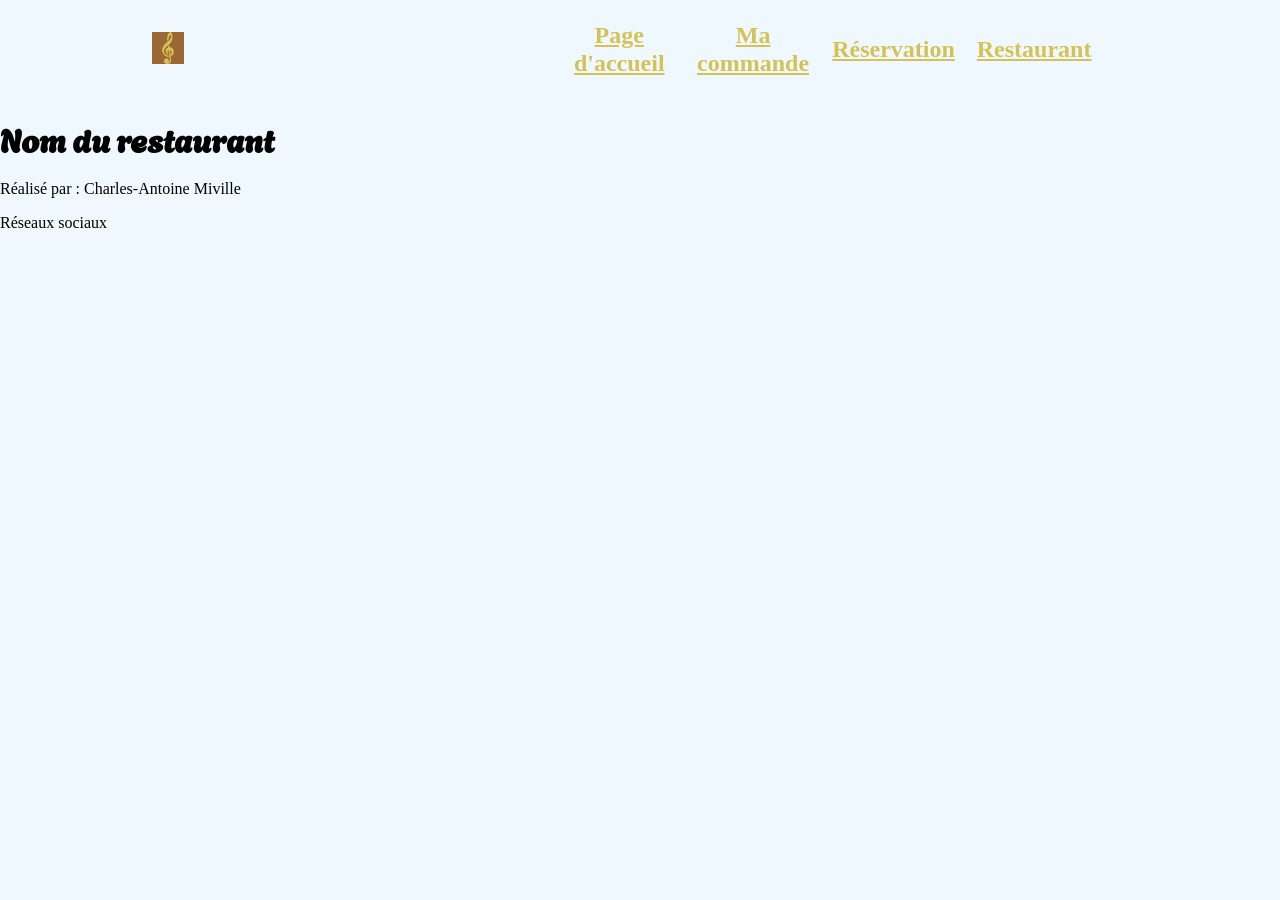
==== index.html @ 63b7157d "suite formulaire + header + footer" ====
<!doctype html>
<html lang="fr-ca">
  <head>
    <meta charset="utf-8" />
    <meta name="viewport" content="width=device-width, initial-scale=1.0" />
    <meta
      name="description"
      content="Nom du restaurant se spécialise dans bla bla bal."
    />
    <title>Nom du restaurant</title>
    <link rel="stylesheet" href="css/normalize.css" />
    <link rel="stylesheet" href="css/style.css" />
    <link rel="icon" href="favicon.png" />
  </head>
  <header>
    <div class="flexHead">
      <a href="index.html"
        ><img src="favicon.png" alt="Nom du restaurant" />
      </a>
      <nav>
        <ul class="flexHead">
          <li>
            <a href="index.html">Page d'accueil</a>
          </li>
          <li><a href="ma-commande.html">Ma commande</a></li>
          <li><a href="reservation.html">Réservation</a></li>
          <li><a href="restaurant.html">Restaurant</a></li>
        </ul>
      </nav>
    </div>
  </header>
  <body>
    <main><h1>Nom du restaurant</h1></main>
  </body>
  <footer>
    <div class="flexFooter">
      <p>Réalisé par : Charles-Antoine Miville</p>
      <p>Réseaux sociaux</p>
    </div>
  </footer>
</html>
---- css/style.css ----
* {
  box-sizing: border-box;
}

/* Typographies / Couleurs (exemples : titres, paragraphes, liens, etc.)
========================================================================== */

body {
  background-color: aliceblue;
}

@font-face {
  font-family: "Agbalumo";
  src: url("../fonts/Agbalumo-Regular.ttf") format("truetype");
  font-weight: 400;
  font-style: normal;
}

@font-face {
  font-family: "Outfit";
  src: url("../fonts/Outfit-VariableFont_wght.ttf") format("truetype");
  font-weight: 100 900;
  font-style: normal;
}

/* Mise en page (positionnement)
========================================================================== */

.container {
  width: 90%;
  max-width: 1200px;
  margin: 0 auto;
}

h1 {
  font-family: "Agbalumo", sans-serif;
}

/* Header / Navigations / Footer 
========================================================================== */

.flexHead {
  display: flex;
  justify-content: space-around;
  align-items: center;
}
nav {
  text-align: right;
  padding: 0.5% 2%;
  width: 50%;
}

nav li {
  display: inline-block;
  text-align: center;
  margin: 0% 1%;
  padding: 0% 1%;
  font-size: 1.5rem;
  font-weight: 500;
}
nav li :hover {
  text-decoration: underline;
}
nav a {
  color: #d4c254;
  font-family: "Lora", serif;
  font-weight: 600;
}
nav a:hover {
  transition:
    color 0.4s,
    0.4s;
  color: #e3b177;
  font-family: "Lora", serif;
  font-weight: 600;
  text-decoration: none;
}
.navActive {
  color: #e3b177;
  font-family: "Lora", serif;
  font-weight: 600;
  text-decoration: underline;
}
.navActive:hover {
  transition:
    color 0.4s,
    0.4s;
  color: #e3b177;
  font-family: "Lora", serif;
  font-weight: 600;
  text-decoration: none;
}

/* Composantes générales (exemples : section, cartes, tableaux, etc.)
========================================================================== */

/* Formulaires
========================================================================== */
.required {
  color: red;
}

/* Règles spécifiques aux pages
========================================================================== */

/* Media Queries (pour la réactivité)
========================================================================== */
/*Du plus haut/large au plus petit (Desktop first)*/
/*Ceux plus haut s'appliquent encore si pas écrasé par ceux plus bas, donc pas besoin de tout remettre*/
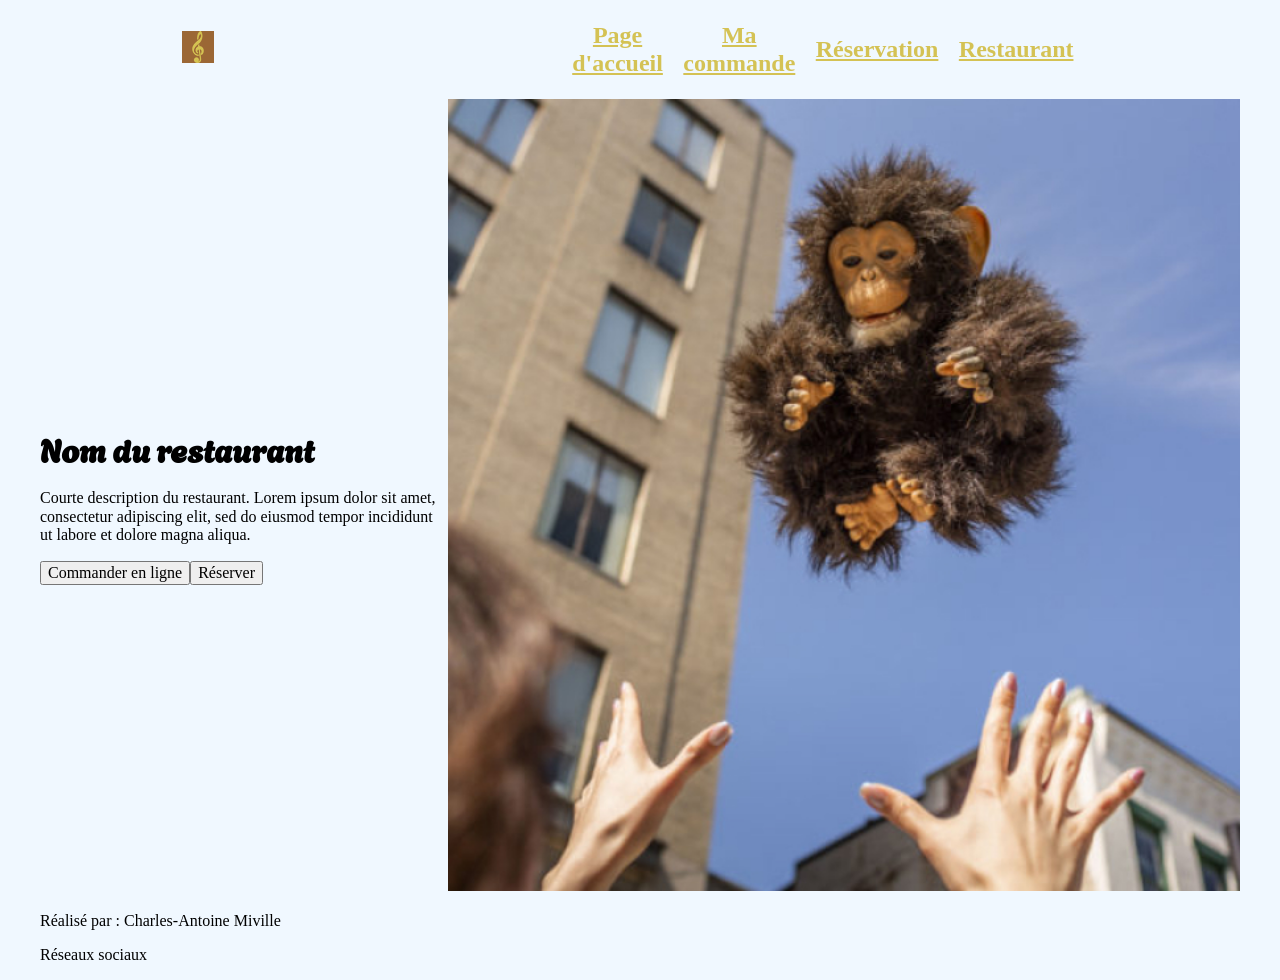
==== commit f80ae05d: "Travail page d'accueil + css général" ====
--- a/index.html
+++ b/index.html
@@ -12,30 +12,50 @@
     <link rel="stylesheet" href="css/style.css" />
     <link rel="icon" href="favicon.png" />
   </head>
-  <header>
-    <div class="flexHead">
-      <a href="index.html"
-        ><img src="favicon.png" alt="Nom du restaurant" />
-      </a>
-      <nav>
-        <ul class="flexHead">
-          <li>
-            <a href="index.html">Page d'accueil</a>
-          </li>
-          <li><a href="ma-commande.html">Ma commande</a></li>
-          <li><a href="reservation.html">Réservation</a></li>
-          <li><a href="restaurant.html">Restaurant</a></li>
-        </ul>
-      </nav>
-    </div>
-  </header>
   <body>
-    <main><h1>Nom du restaurant</h1></main>
+    <header>
+      <div class="flexHead">
+        <a href="index.html"
+          ><img src="favicon.png" alt="Nom du restaurant" />
+        </a>
+        <nav>
+          <ul class="flexHead">
+            <li>
+              <a href="index.html">Page d'accueil</a>
+            </li>
+            <li><a href="ma-commande.html">Ma commande</a></li>
+            <li><a href="reservation.html">Réservation</a></li>
+            <li><a href="restaurant.html">Restaurant</a></li>
+          </ul>
+        </nav>
+      </div>
+    </header>
+
+    <main>
+      <section class="accueil-main" id="accueil-main">
+        <div class="accueil-main-1">
+          <h1>Nom du restaurant</h1>
+          <p>
+            Courte description du restaurant. Lorem ipsum dolor sit amet,
+            consectetur adipiscing elit, sed do eiusmod tempor incididunt ut
+            labore et dolore magna aliqua.
+          </p>
+          <div>
+            <button>Commander en ligne</button><button>Réserver</button>
+          </div>
+        </div>
+        <div class="accueil-main-2">
+          <img src="media/singe.jpg" alt="Singe" />
+        </div>
+      </section>
+      <section id="accueil-temoignages"></section>
+    </main>
+
+    <footer>
+      <div class="flexFooter">
+        <p>Réalisé par : Charles-Antoine Miville</p>
+        <p>Réseaux sociaux</p>
+      </div>
+    </footer>
   </body>
-  <footer>
-    <div class="flexFooter">
-      <p>Réalisé par : Charles-Antoine Miville</p>
-      <p>Réseaux sociaux</p>
-    </div>
-  </footer>
 </html>
--- a/css/style.css
+++ b/css/style.css
@@ -26,8 +26,8 @@
 /* Mise en page (positionnement)
 ========================================================================== */
 
-.container {
-  width: 90%;
+body {
+  background-color: aliceblue;
   max-width: 1200px;
   margin: 0 auto;
 }
@@ -100,8 +100,63 @@
   color: red;
 }
 
-/* Règles spécifiques aux pages
+/* Page Restaurant - Grid
 ========================================================================== */
+
+.liste-img {
+  padding: 0;
+  list-style-type: none;
+}
+
+.restaurantGrid {
+  display: grid;
+  grid-template-columns: repeat(4, 1fr);
+}
+
+.restaurantGrid > li {
+  margin: 10px;
+  display: flex;
+}
+
+.restaurantGrid > li > img {
+  border: 2px solid black;
+  width: 100%;
+  height: 100%;
+  object-fit: cover;
+}
+
+.span-2x2 {
+  grid-column: span 2;
+  grid-row: span 2;
+}
+
+/* Page d'accueil
+========================================================================== */
+
+.accueil-main {
+  max-width: 100%;
+  width: 100%;
+  display: flex;
+  align-items: center;
+}
+
+.accueil-main-1 {
+  width: 34%;
+  max-width: 34%;
+}
+
+.accueil-main-1 > button {
+}
+
+.accueil-main-2 {
+  width: 66%;
+  max-width: 66%;
+}
+
+.accueil-main-2 > img {
+  width: 100%;
+  height: auto;
+}
 
 /* Media Queries (pour la réactivité)
 ========================================================================== */
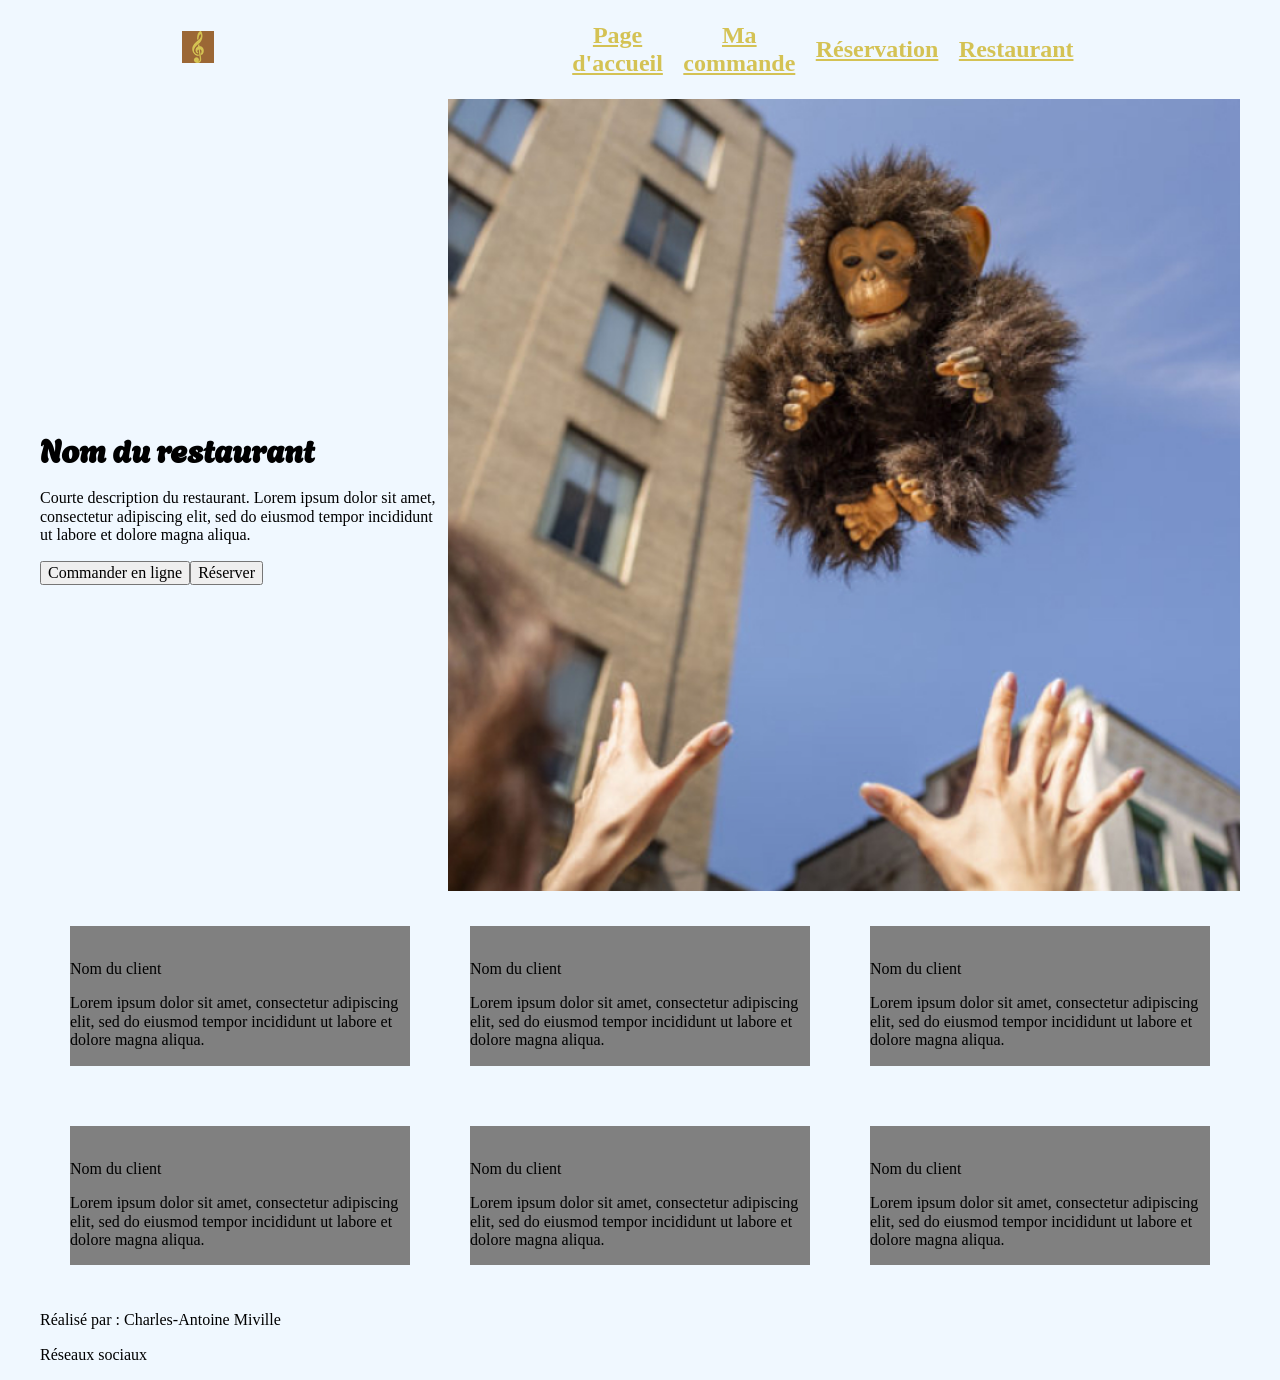
==== commit 72ec9f6d: "Début section témoignages page accueil" ====
--- a/index.html
+++ b/index.html
@@ -48,7 +48,56 @@
           <img src="media/singe.jpg" alt="Singe" />
         </div>
       </section>
-      <section id="accueil-temoignages"></section>
+      <section class="accueil-temoignages" id="accueil-temoignages">
+        <div>
+          <img src="" alt="" />
+          <p>Nom du client</p>
+          <p>
+            Lorem ipsum dolor sit amet, consectetur adipiscing elit, sed do
+            eiusmod tempor incididunt ut labore et dolore magna aliqua.
+          </p>
+        </div>
+        <div>
+          <img src="" alt="" />
+          <p>Nom du client</p>
+          <p>
+            Lorem ipsum dolor sit amet, consectetur adipiscing elit, sed do
+            eiusmod tempor incididunt ut labore et dolore magna aliqua.
+          </p>
+        </div>
+        <div>
+          <img src="" alt="" />
+          <p>Nom du client</p>
+          <p>
+            Lorem ipsum dolor sit amet, consectetur adipiscing elit, sed do
+            eiusmod tempor incididunt ut labore et dolore magna aliqua.
+          </p>
+        </div>
+        <div>
+          <img src="" alt="" />
+          <p>Nom du client</p>
+          <p>
+            Lorem ipsum dolor sit amet, consectetur adipiscing elit, sed do
+            eiusmod tempor incididunt ut labore et dolore magna aliqua.
+          </p>
+        </div>
+        <div>
+          <img src="" alt="" />
+          <p>Nom du client</p>
+          <p>
+            Lorem ipsum dolor sit amet, consectetur adipiscing elit, sed do
+            eiusmod tempor incididunt ut labore et dolore magna aliqua.
+          </p>
+        </div>
+        <div>
+          <img src="" alt="" />
+          <p>Nom du client</p>
+          <p>
+            Lorem ipsum dolor sit amet, consectetur adipiscing elit, sed do
+            eiusmod tempor incididunt ut labore et dolore magna aliqua.
+          </p>
+        </div>
+      </section>
     </main>
 
     <footer>
--- a/css/style.css
+++ b/css/style.css
@@ -158,6 +158,24 @@
   height: auto;
 }
 
+.accueil-temoignages {
+  display: grid;
+  justify-content: space-between;
+  grid-template-columns: repeat(3, 1fr);
+}
+
+.accueil-temoignages > div {
+  background-color: grey;
+  margin-top: 30px;
+  margin-bottom: 30px;
+  margin-left: 30px;
+  margin-right: 30px;
+}
+
+.accueil-temoignages img {
+  border-radius: 100%;
+}
+
 /* Media Queries (pour la réactivité)
 ========================================================================== */
 /*Du plus haut/large au plus petit (Desktop first)*/
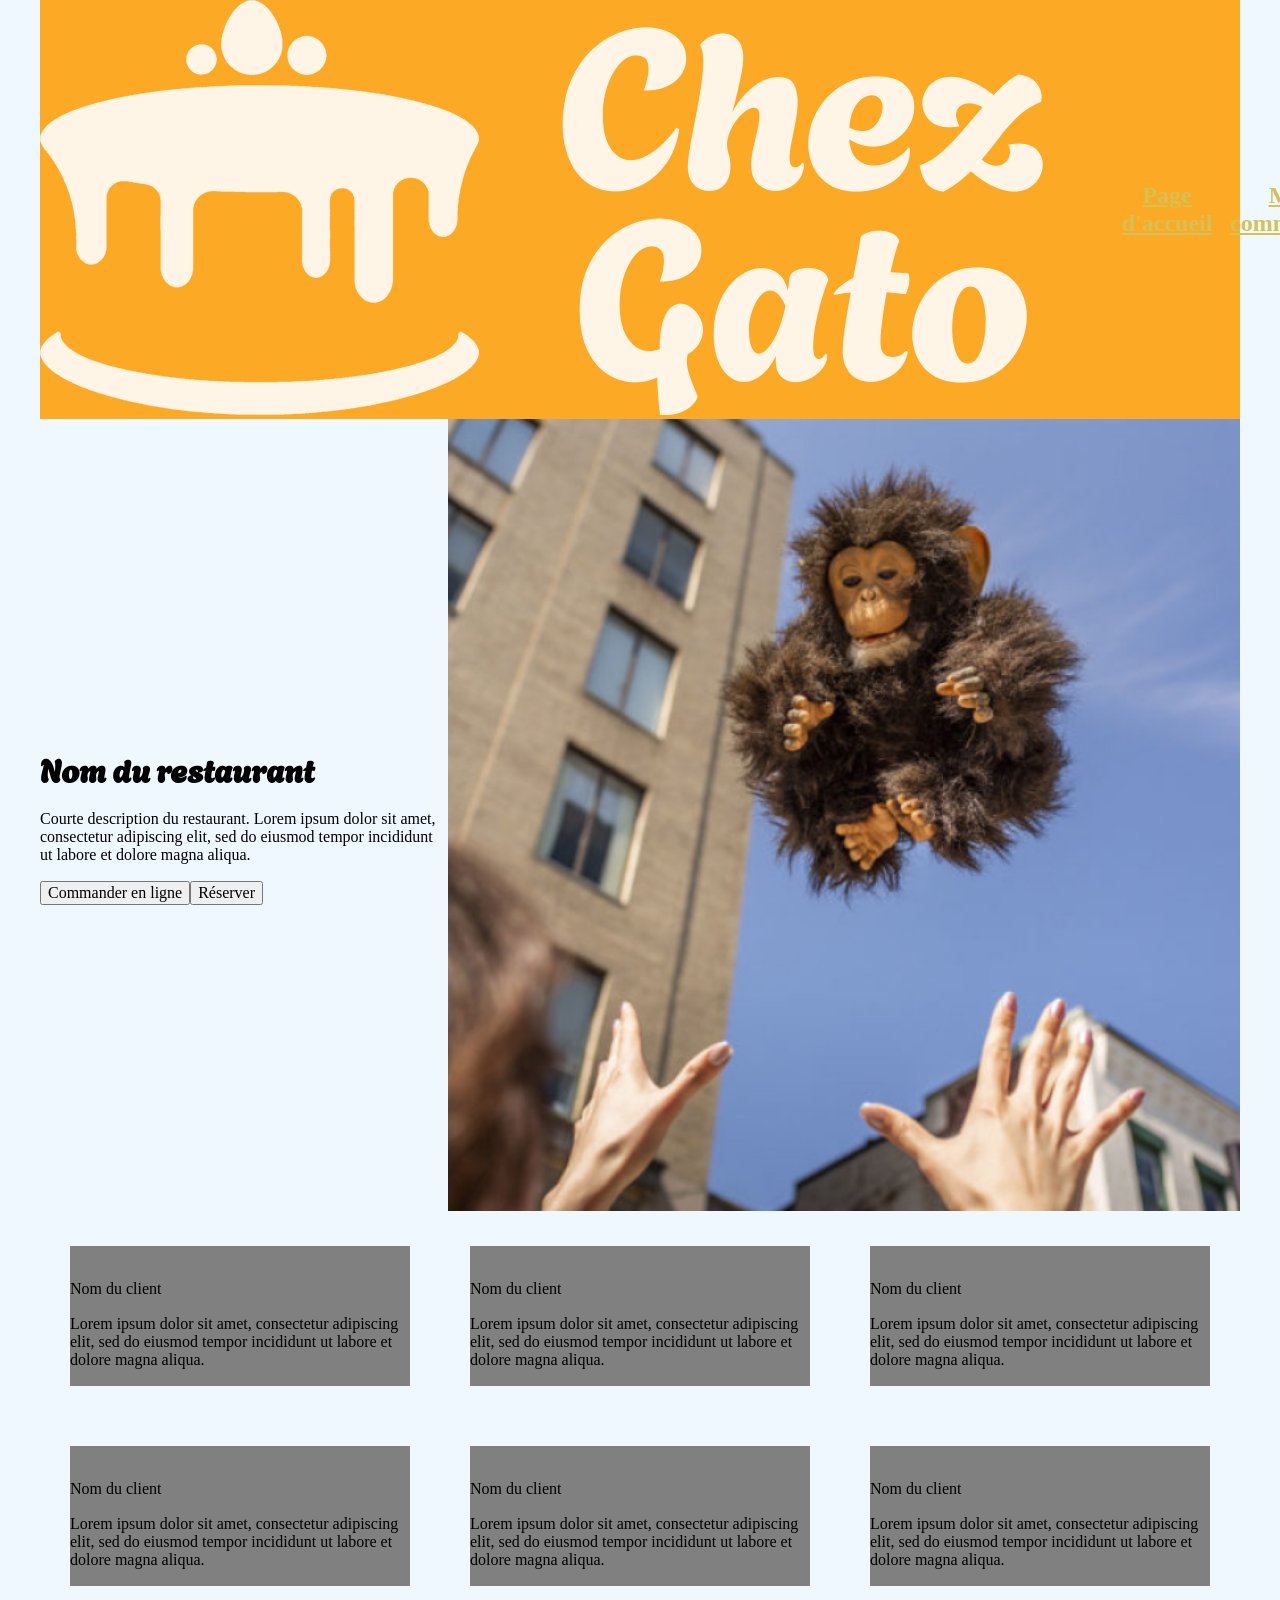
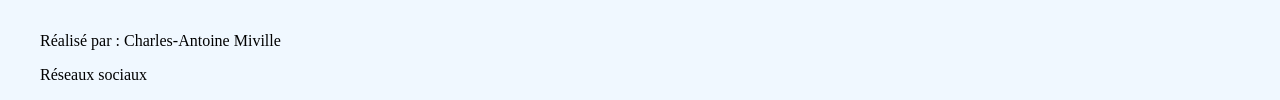
==== commit 543f9695: "New media assets + logo" ====
--- a/index.html
+++ b/index.html
@@ -5,9 +5,9 @@
     <meta name="viewport" content="width=device-width, initial-scale=1.0" />
     <meta
       name="description"
-      content="Nom du restaurant se spécialise dans bla bla bal."
+      content="Le restaurant Chez Gato propose une variété de desserts délicieux à manger sur place ou à emporter."
     />
-    <title>Nom du restaurant</title>
+    <title>Chez Gato</title>
     <link rel="stylesheet" href="css/normalize.css" />
     <link rel="stylesheet" href="css/style.css" />
     <link rel="icon" href="favicon.png" />
@@ -16,7 +16,7 @@
     <header>
       <div class="flexHead">
         <a href="index.html"
-          ><img src="favicon.png" alt="Nom du restaurant" />
+          ><img src="media/LogoChezGato_Horizontal.png" alt="Chez Gato" />
         </a>
         <nav>
           <ul class="flexHead">
--- a/css/style.css
+++ b/css/style.css
@@ -38,6 +38,10 @@
 
 /* Header / Navigations / Footer 
 ========================================================================== */
+
+header {
+  background-color: #fca926;
+}
 
 .flexHead {
   display: flex;
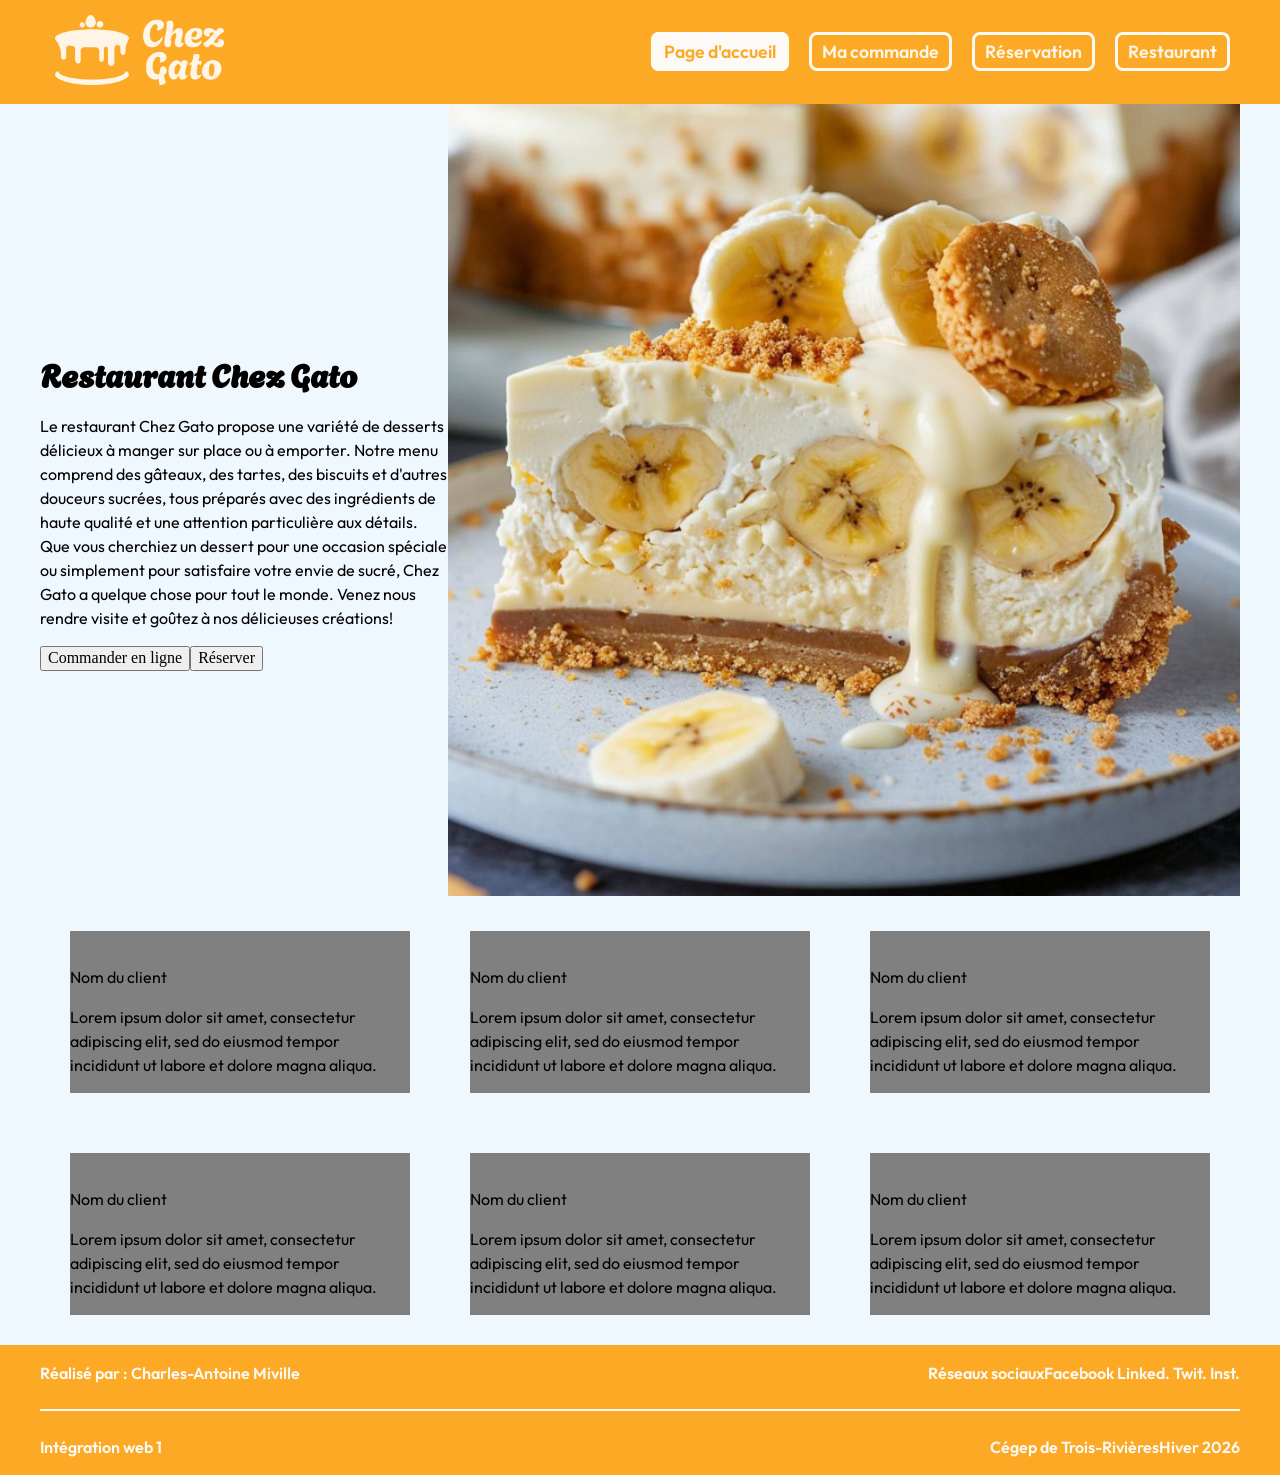
==== commit 39794e5e: "Peaufinement Header + Footer" ====
--- a/index.html
+++ b/index.html
@@ -14,14 +14,18 @@
   </head>
   <body>
     <header>
-      <div class="flexHead">
+      <div class="flexHead container">
         <a href="index.html"
-          ><img src="media/LogoChezGato_Horizontal.png" alt="Chez Gato" />
+          ><img
+            src="media/LogoChezGato_Horizontal.png"
+            class="headerLogo"
+            alt="Chez Gato"
+          />
         </a>
         <nav>
           <ul class="flexHead">
             <li>
-              <a href="index.html">Page d'accueil</a>
+              <a href="index.html" class="navActive">Page d'accueil</a>
             </li>
             <li><a href="ma-commande.html">Ma commande</a></li>
             <li><a href="reservation.html">Réservation</a></li>
@@ -32,23 +36,28 @@
     </header>
 
     <main>
-      <section class="accueil-main" id="accueil-main">
+      <section class="accueil-main container" id="accueil-main">
         <div class="accueil-main-1">
-          <h1>Nom du restaurant</h1>
+          <h1>Restaurant Chez Gato</h1>
           <p>
-            Courte description du restaurant. Lorem ipsum dolor sit amet,
-            consectetur adipiscing elit, sed do eiusmod tempor incididunt ut
-            labore et dolore magna aliqua.
+            Le restaurant Chez Gato propose une variété de desserts délicieux à
+            manger sur place ou à emporter. Notre menu comprend des gâteaux, des
+            tartes, des biscuits et d'autres douceurs sucrées, tous préparés
+            avec des ingrédients de haute qualité et une attention particulière
+            aux détails. Que vous cherchiez un dessert pour une occasion
+            spéciale ou simplement pour satisfaire votre envie de sucré, Chez
+            Gato a quelque chose pour tout le monde. Venez nous rendre visite et
+            goûtez à nos délicieuses créations!
           </p>
           <div>
             <button>Commander en ligne</button><button>Réserver</button>
           </div>
         </div>
         <div class="accueil-main-2">
-          <img src="media/singe.jpg" alt="Singe" />
+          <img src="media/CheesecakeBanane.jpg" alt="Singe" />
         </div>
       </section>
-      <section class="accueil-temoignages" id="accueil-temoignages">
+      <section class="accueil-temoignages container" id="accueil-temoignages">
         <div>
           <img src="" alt="" />
           <p>Nom du client</p>
@@ -101,9 +110,22 @@
     </main>
 
     <footer>
-      <div class="flexFooter">
-        <p>Réalisé par : Charles-Antoine Miville</p>
-        <p>Réseaux sociaux</p>
+      <div class="container">
+        <div class="flexFooter">
+          <p>Réalisé par : Charles-Antoine Miville</p>
+          <div class="flexFooter">
+            <p>Réseaux sociaux</p>
+            <p>Facebook Linked. Twit. Inst.</p>
+          </div>
+        </div>
+        <hr />
+        <div class="flexFooter">
+          <p>Intégration web 1</p>
+          <div class="flexFooter">
+            <p>Cégep de Trois-Rivières</p>
+            <p>Hiver 2026</p>
+          </div>
+        </div>
       </div>
     </footer>
   </body>
--- a/css/style.css
+++ b/css/style.css
@@ -28,71 +28,110 @@
 
 body {
   background-color: aliceblue;
+}
+
+h1 {
+  font-family: "Agbalumo", sans-serif;
+}
+
+p {
+  font-family: "Outfit", sans-serif;
+  font-size: 1rem;
+  line-height: 1.5rem;
+  font-weight: 400;
+}
+
+/* Header / Navigations / Footer 
+========================================================================== */
+
+header {
+  background-color: #fca926;
+}
+
+header .container {
   max-width: 1200px;
   margin: 0 auto;
 }
 
-h1 {
-  font-family: "Agbalumo", sans-serif;
-}
-
-/* Header / Navigations / Footer 
-========================================================================== */
-
-header {
+.headerLogo {
+  max-width: 200px;
+  width: 200px;
+  padding: 15px;
+}
+
+main {
+  max-width: 1200px;
+  margin: 0 auto;
+}
+
+footer {
   background-color: #fca926;
 }
 
+footer .container {
+  max-width: 1200px;
+  margin: 0 auto;
+}
+
+footer p {
+  font-family: "Outfit", sans-serif;
+  font-size: 1rem;
+  font-weight: 600;
+  color: #fcf9f6;
+}
+
+hr {
+  border: 1px solid #fcf9f6;
+}
+
 .flexHead {
   display: flex;
-  justify-content: space-around;
+  justify-content: space-between;
   align-items: center;
 }
-nav {
-  text-align: right;
-  padding: 0.5% 2%;
-  width: 50%;
+
+.flexFooter {
+  display: flex;
+  justify-content: space-between;
+  align-items: center;
 }
 
 nav li {
-  display: inline-block;
-  text-align: center;
-  margin: 0% 1%;
-  padding: 0% 1%;
-  font-size: 1.5rem;
-  font-weight: 500;
-}
-nav li :hover {
-  text-decoration: underline;
-}
+  list-style-type: none;
+}
+
 nav a {
-  color: #d4c254;
-  font-family: "Lora", serif;
+  color: #fff5e6;
+  font-family: "Outfit", sans-serif;
+  font-size: 1.1rem;
   font-weight: 600;
-}
+  border: 0.2rem #fcf9f6 solid;
+  margin: 0px 5px 0px 5px;
+  text-decoration: none;
+  border-radius: 8px;
+  padding: 5px 10px 5px 10px;
+  margin: 0px 10px 0px 10px;
+}
+
 nav a:hover {
   transition:
     color 0.4s,
     0.4s;
-  color: #e3b177;
-  font-family: "Lora", serif;
-  font-weight: 600;
-  text-decoration: none;
-}
+  color: #fca926;
+  background-color: #fcf9f6;
+}
+
 .navActive {
-  color: #e3b177;
-  font-family: "Lora", serif;
-  font-weight: 600;
-  text-decoration: underline;
-}
+  color: #fca926;
+  border: 0.2rem #fcf9f6 solid;
+  background-color: #fcf9f6;
+}
+
 .navActive:hover {
   transition:
     color 0.4s,
     0.4s;
-  color: #e3b177;
-  font-family: "Lora", serif;
-  font-weight: 600;
-  text-decoration: none;
+  color: #fca926;
 }
 
 /* Composantes générales (exemples : section, cartes, tableaux, etc.)
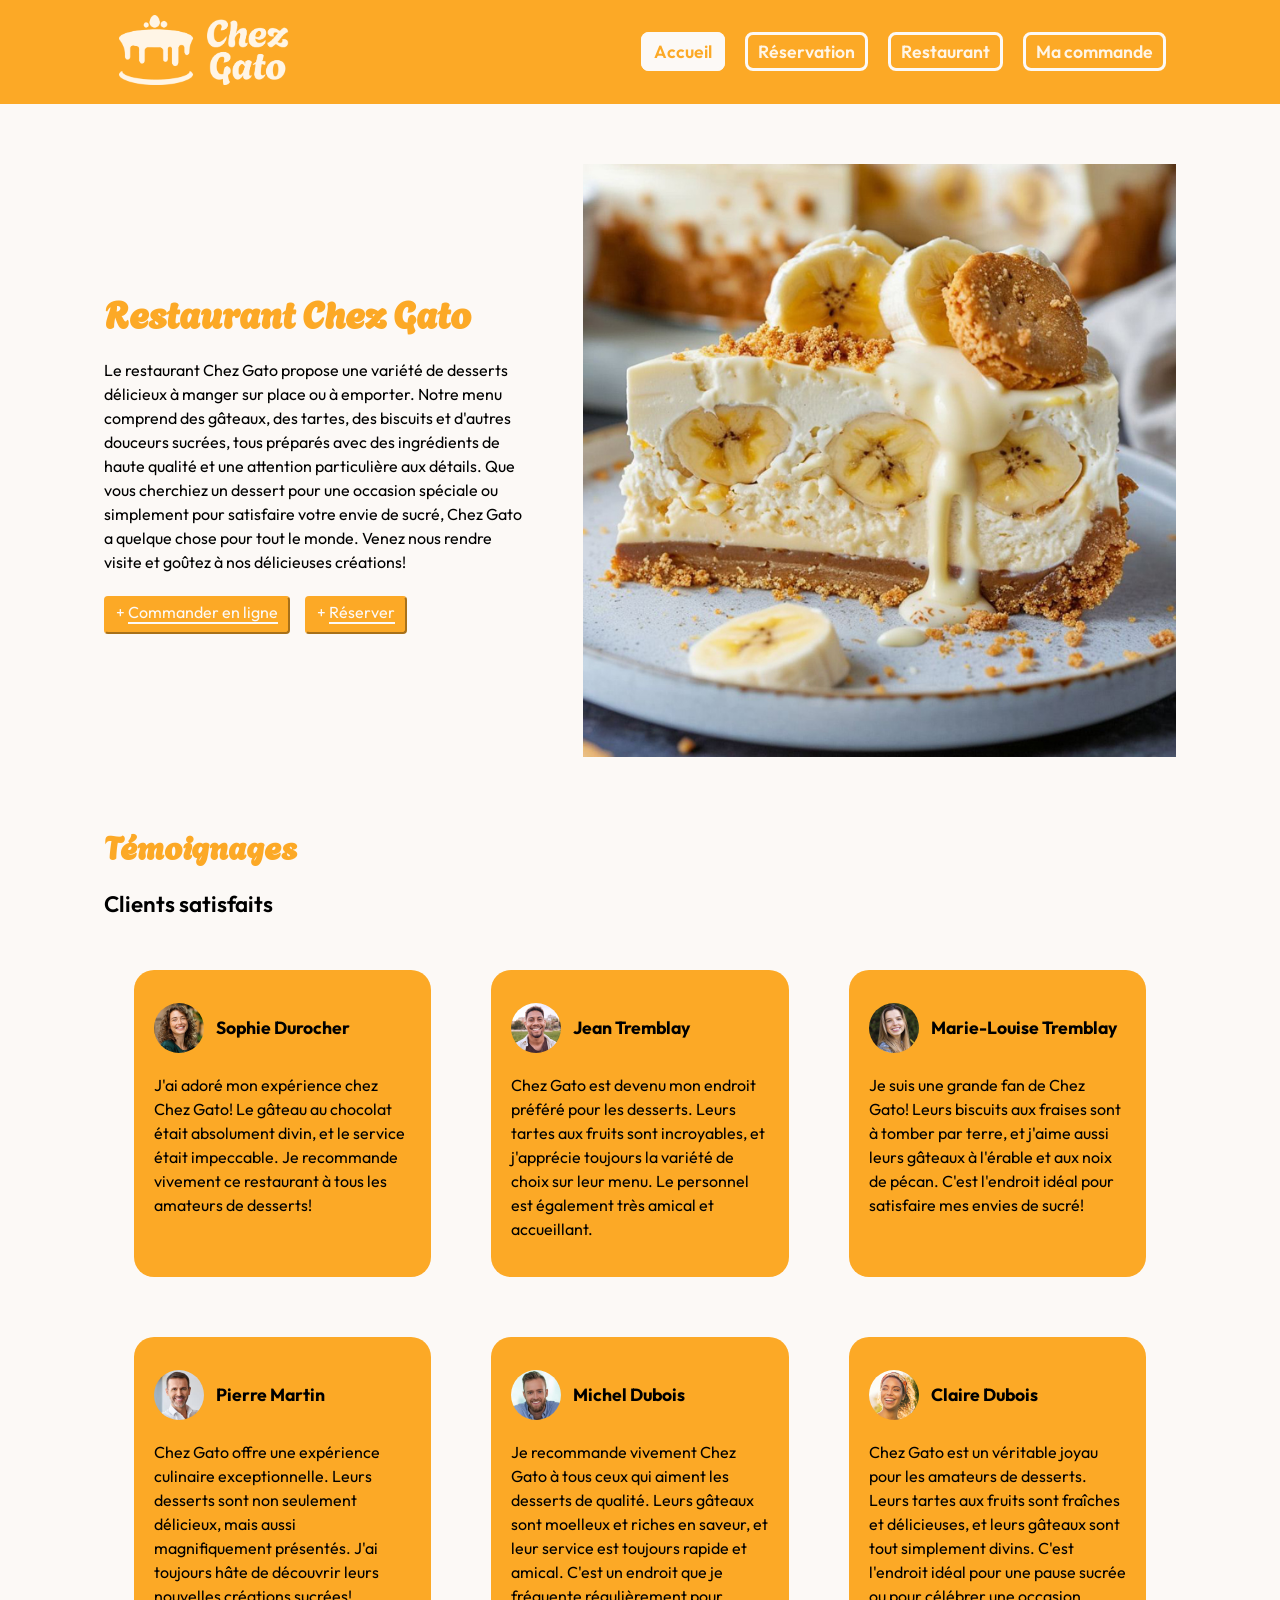
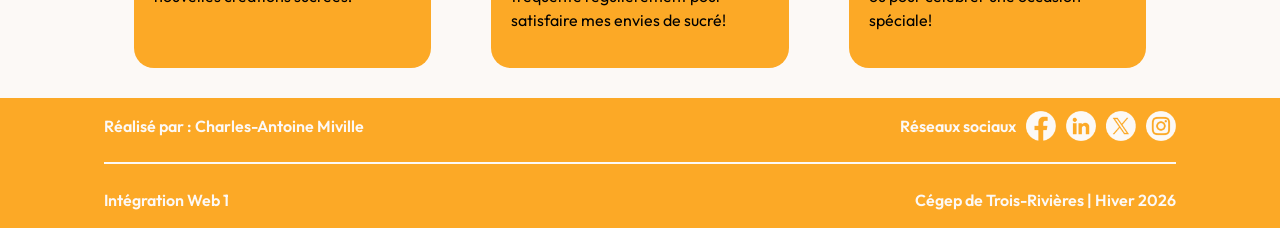
==== commit 5f27fd68: "Peaufinement Index" ====
--- a/index.html
+++ b/index.html
@@ -25,11 +25,11 @@
         <nav>
           <ul class="flexHead">
             <li>
-              <a href="index.html" class="navActive">Page d'accueil</a>
+              <a href="index.html" class="navActive">Accueil</a>
             </li>
-            <li><a href="ma-commande.html">Ma commande</a></li>
             <li><a href="reservation.html">Réservation</a></li>
             <li><a href="restaurant.html">Restaurant</a></li>
+            <li><a href="ma-commande.html">Ma commande</a></li>
           </ul>
         </nav>
       </div>
@@ -50,61 +50,97 @@
             goûtez à nos délicieuses créations!
           </p>
           <div>
-            <button>Commander en ligne</button><button>Réserver</button>
+            <a href="ma-commande.html"
+              ><button>+ <span>Commander en ligne</span></button></a
+            ><a href="reservation.html"
+              ><button>+ <span>Réserver</span></button></a
+            >
           </div>
         </div>
         <div class="accueil-main-2">
-          <img src="media/CheesecakeBanane.jpg" alt="Singe" />
+          <img src="media/CheesecakeBanane.jpg" alt="Cheesecake aux bananes" />
         </div>
       </section>
-      <section class="accueil-temoignages container" id="accueil-temoignages">
-        <div>
-          <img src="" alt="" />
-          <p>Nom du client</p>
-          <p>
-            Lorem ipsum dolor sit amet, consectetur adipiscing elit, sed do
-            eiusmod tempor incididunt ut labore et dolore magna aliqua.
-          </p>
-        </div>
-        <div>
-          <img src="" alt="" />
-          <p>Nom du client</p>
-          <p>
-            Lorem ipsum dolor sit amet, consectetur adipiscing elit, sed do
-            eiusmod tempor incididunt ut labore et dolore magna aliqua.
-          </p>
-        </div>
-        <div>
-          <img src="" alt="" />
-          <p>Nom du client</p>
-          <p>
-            Lorem ipsum dolor sit amet, consectetur adipiscing elit, sed do
-            eiusmod tempor incididunt ut labore et dolore magna aliqua.
-          </p>
-        </div>
-        <div>
-          <img src="" alt="" />
-          <p>Nom du client</p>
-          <p>
-            Lorem ipsum dolor sit amet, consectetur adipiscing elit, sed do
-            eiusmod tempor incididunt ut labore et dolore magna aliqua.
-          </p>
-        </div>
-        <div>
-          <img src="" alt="" />
-          <p>Nom du client</p>
-          <p>
-            Lorem ipsum dolor sit amet, consectetur adipiscing elit, sed do
-            eiusmod tempor incididunt ut labore et dolore magna aliqua.
-          </p>
-        </div>
-        <div>
-          <img src="" alt="" />
-          <p>Nom du client</p>
-          <p>
-            Lorem ipsum dolor sit amet, consectetur adipiscing elit, sed do
-            eiusmod tempor incididunt ut labore et dolore magna aliqua.
-          </p>
+      <section id="accueil-temoignages">
+        <h2>Témoignages</h2>
+        <h3>Clients satisfaits</h3>
+        <div class="accueil-temoignages container">
+          <div>
+            <div class="clientSatisfaitFlex">
+              <img src="media/ClientSatisfait1.jpg" alt="Sophie Durocher" />
+              <h4>Sophie Durocher</h4>
+            </div>
+            <p>
+              J'ai adoré mon expérience chez Chez Gato! Le gâteau au chocolat
+              était absolument divin, et le service était impeccable. Je
+              recommande vivement ce restaurant à tous les amateurs de desserts!
+            </p>
+          </div>
+          <div>
+            <div class="clientSatisfaitFlex">
+              <img src="media/ClientSatisfait2.jpg" alt="Jean Tremblay" />
+              <h4>Jean Tremblay</h4>
+            </div>
+            <p>
+              Chez Gato est devenu mon endroit préféré pour les desserts. Leurs
+              tartes aux fruits sont incroyables, et j'apprécie toujours la
+              variété de choix sur leur menu. Le personnel est également très
+              amical et accueillant.
+            </p>
+          </div>
+          <div>
+            <div class="clientSatisfaitFlex">
+              <img
+                src="media/ClientSatisfait3.jpg"
+                alt="Marie-Louise Tremblay"
+              />
+              <h4>Marie-Louise Tremblay</h4>
+            </div>
+
+            <p>
+              Je suis une grande fan de Chez Gato! Leurs biscuits aux fraises
+              sont à tomber par terre, et j'aime aussi leurs gâteaux à l'érable
+              et aux noix de pécan. C'est l'endroit idéal pour satisfaire mes
+              envies de sucré!
+            </p>
+          </div>
+          <div>
+            <div class="clientSatisfaitFlex">
+              <img src="media/ClientSatisfait4.jpg" alt="Pierre Martin" />
+              <h4>Pierre Martin</h4>
+            </div>
+            <p>
+              Chez Gato offre une expérience culinaire exceptionnelle. Leurs
+              desserts sont non seulement délicieux, mais aussi magnifiquement
+              présentés. J'ai toujours hâte de découvrir leurs nouvelles
+              créations sucrées!
+            </p>
+          </div>
+          <div>
+            <div class="clientSatisfaitFlex">
+              <img src="media/ClientSatisfait5.jpg" alt="Michel Dubois" />
+              <h4>Michel Dubois</h4>
+            </div>
+            <p>
+              Je recommande vivement Chez Gato à tous ceux qui aiment les
+              desserts de qualité. Leurs gâteaux sont moelleux et riches en
+              saveur, et leur service est toujours rapide et amical. C'est un
+              endroit que je fréquente régulièrement pour satisfaire mes envies
+              de sucré!
+            </p>
+          </div>
+          <div>
+            <div class="clientSatisfaitFlex">
+              <img src="media/ClientSatisfait6.jpg" alt="Claire Dubois" />
+              <h4>Claire Dubois</h4>
+            </div>
+            <p>
+              Chez Gato est un véritable joyau pour les amateurs de desserts.
+              Leurs tartes aux fruits sont fraîches et délicieuses, et leurs
+              gâteaux sont tout simplement divins. C'est l'endroit idéal pour
+              une pause sucrée ou pour célébrer une occasion spéciale!
+            </p>
+          </div>
         </div>
       </section>
     </main>
@@ -115,15 +151,41 @@
           <p>Réalisé par : Charles-Antoine Miville</p>
           <div class="flexFooter">
             <p>Réseaux sociaux</p>
-            <p>Facebook Linked. Twit. Inst.</p>
+            <a href="https://www.facebook.com/" target="_blank">
+              <img
+                class="SocialMediaIcon"
+                src="media/IconFacebook.png"
+                alt="Facebook"
+              />
+            </a>
+            <a href="https://www.linkedin.com/" target="_blank">
+              <img
+                class="SocialMediaIcon"
+                src="media/IconLinkedIn.png"
+                alt="LinkedIn"
+              />
+            </a>
+            <a href="https://x.com/" target="_blank">
+              <img
+                class="SocialMediaIcon"
+                src="media/IconTwitter.png"
+                alt="X"
+              />
+            </a>
+            <a href="https://www.instagram.com/" target="_blank">
+              <img
+                class="SocialMediaIcon"
+                src="media/IconInstagram.png"
+                alt="Instagram"
+              />
+            </a>
           </div>
         </div>
         <hr />
         <div class="flexFooter">
-          <p>Intégration web 1</p>
+          <p>Intégration Web 1</p>
           <div class="flexFooter">
-            <p>Cégep de Trois-Rivières</p>
-            <p>Hiver 2026</p>
+            <p>Cégep de Trois-Rivières | Hiver 2026</p>
           </div>
         </div>
       </div>
--- a/css/style.css
+++ b/css/style.css
@@ -27,11 +27,25 @@
 ========================================================================== */
 
 body {
-  background-color: aliceblue;
+  background-color: #fcf9f6;
 }
 
 h1 {
   font-family: "Agbalumo", sans-serif;
+  font-size: 2.3rem;
+  color: #fca926;
+}
+
+h2 {
+  font-family: "Agbalumo", sans-serif;
+  font-size: 2rem;
+  color: #fca926;
+}
+
+h3 {
+  font-family: "Outfit", sans-serif;
+  font-weight: 600;
+  font-size: 1.4rem;
 }
 
 p {
@@ -51,6 +65,8 @@
 header .container {
   max-width: 1200px;
   margin: 0 auto;
+  padding-left: 5%;
+  padding-right: 5%;
 }
 
 .headerLogo {
@@ -62,6 +78,8 @@
 main {
   max-width: 1200px;
   margin: 0 auto;
+  padding-left: 5%;
+  padding-right: 5%;
 }
 
 footer {
@@ -71,6 +89,8 @@
 footer .container {
   max-width: 1200px;
   margin: 0 auto;
+  padding-left: 5%;
+  padding-right: 5%;
 }
 
 footer p {
@@ -78,6 +98,12 @@
   font-size: 1rem;
   font-weight: 600;
   color: #fcf9f6;
+}
+
+.SocialMediaIcon {
+  max-width: 30px;
+  width: 30px;
+  margin: 5px 0px 0px 10px;
 }
 
 hr {
@@ -184,21 +210,42 @@
 }
 
 .accueil-main-1 {
-  width: 34%;
-  max-width: 34%;
-}
-
-.accueil-main-1 > button {
+  width: 40%;
+  max-width: 40%;
+}
+
+.accueil-main-1 button {
+  background-color: #fca926;
+  border-color: #fca926;
+  color: #fcf9f6;
+  font-family: "Outfit", sans-serif;
+  padding: 5px 10px 10px 10px;
+  border-radius: 4px;
+  margin: 6px 15px 6px 0px;
+}
+
+.accueil-main-1 button:hover {
+  cursor: pointer;
+}
+
+.accueil-main-1 span {
+  text-decoration: underline;
+  text-decoration-color: #fcf9f6;
+  text-decoration-thickness: 2px;
+  text-underline-offset: 4px;
 }
 
 .accueil-main-2 {
-  width: 66%;
-  max-width: 66%;
+  width: 60%;
+  max-width: 60%;
 }
 
 .accueil-main-2 > img {
   width: 100%;
   height: auto;
+  padding-left: 50px;
+  padding-top: 60px;
+  padding-bottom: 40px;
 }
 
 .accueil-temoignages {
@@ -208,15 +255,44 @@
 }
 
 .accueil-temoignages > div {
-  background-color: grey;
+  background-color: #fca926;
   margin-top: 30px;
   margin-bottom: 30px;
   margin-left: 30px;
   margin-right: 30px;
+  border-radius: 20px;
+  padding-left: 20px;
+  padding-right: 20px;
+  padding-top: 20px;
+  padding-bottom: 20px;
 }
 
 .accueil-temoignages img {
   border-radius: 100%;
+  width: 50px;
+  max-width: 50px;
+  height: 50px;
+  max-height: 50px;
+  margin-right: 12px;
+  margin-top: 10px;
+}
+
+.accueil-temoignages p {
+  font-family: "Outfit", sans-serif;
+  font-size: 1rem;
+}
+
+.accueil-temoignages h4 {
+  font-family: "Outfit", sans-serif;
+  font-size: 1.1rem;
+  font-weight: 700;
+  position: relative;
+  top: 5px;
+}
+
+.clientSatisfaitFlex {
+  display: flex;
+  align-items: center;
 }
 
 /* Media Queries (pour la réactivité)
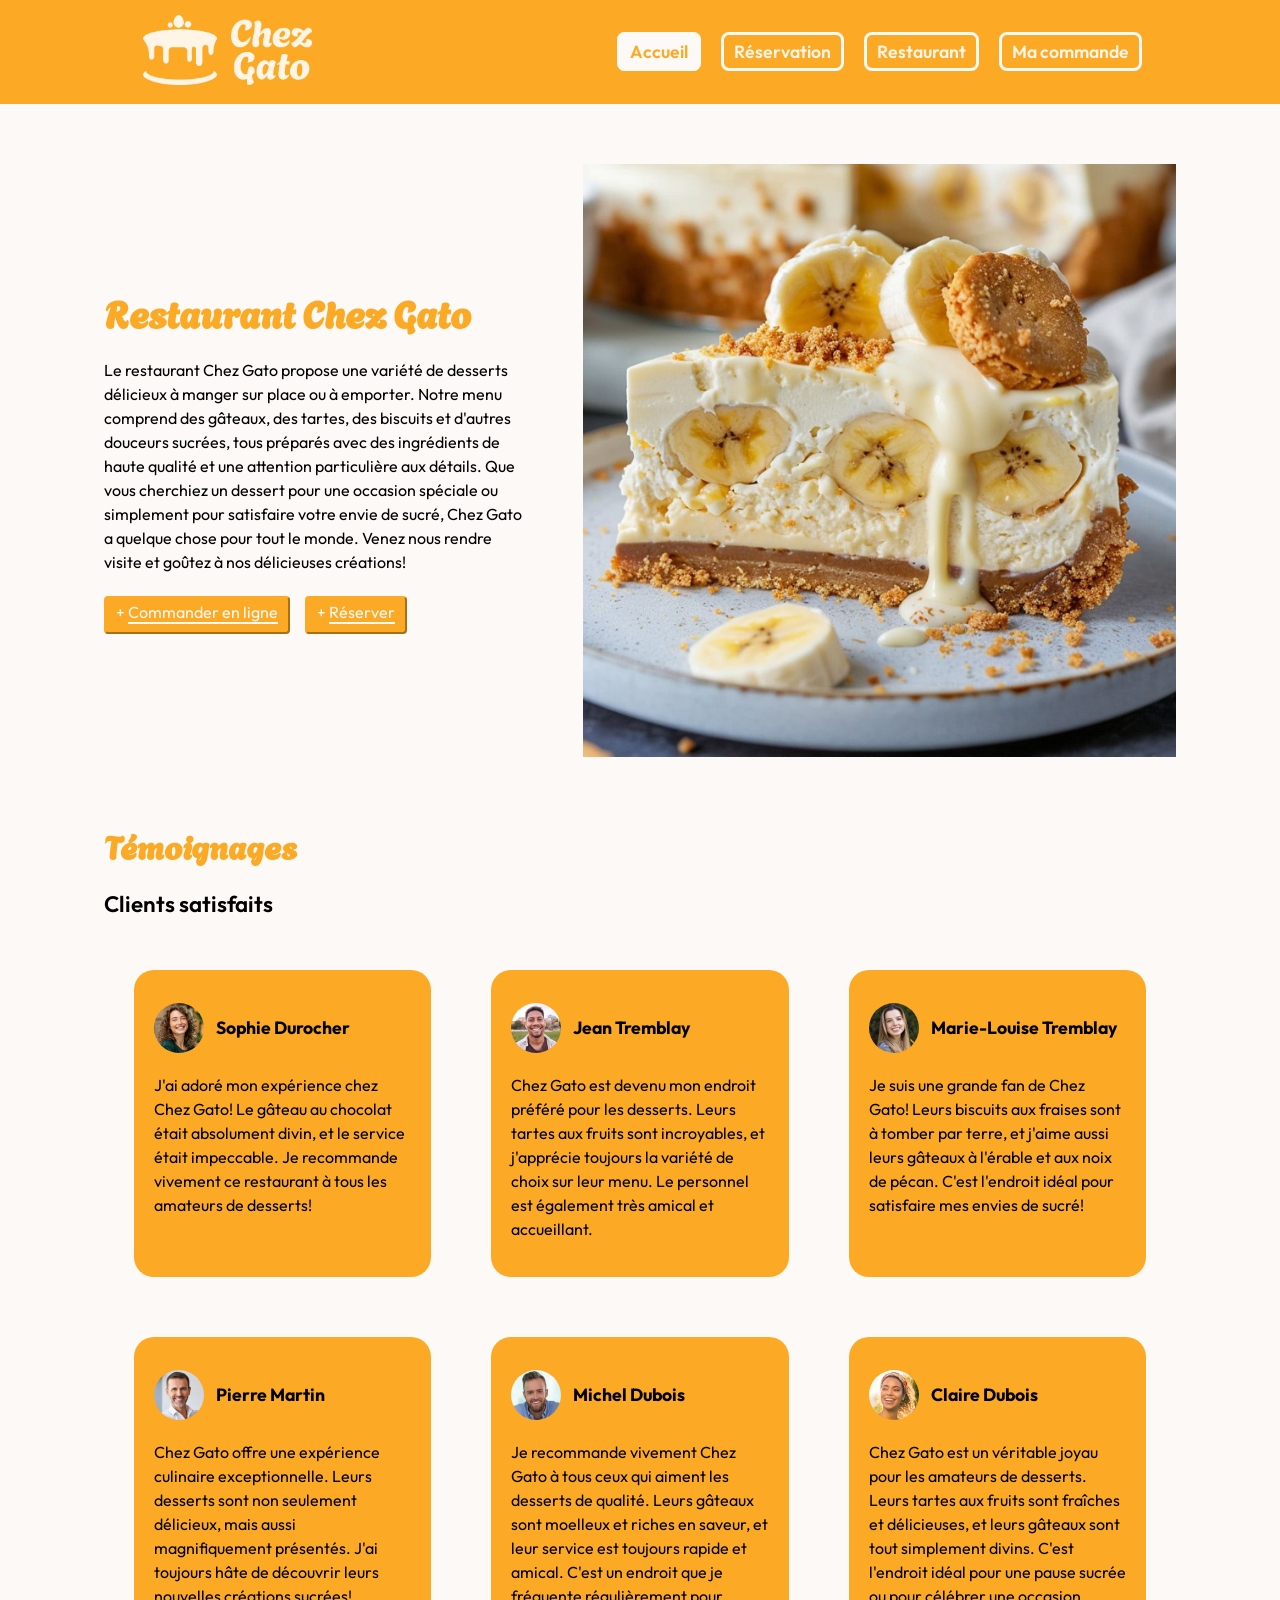
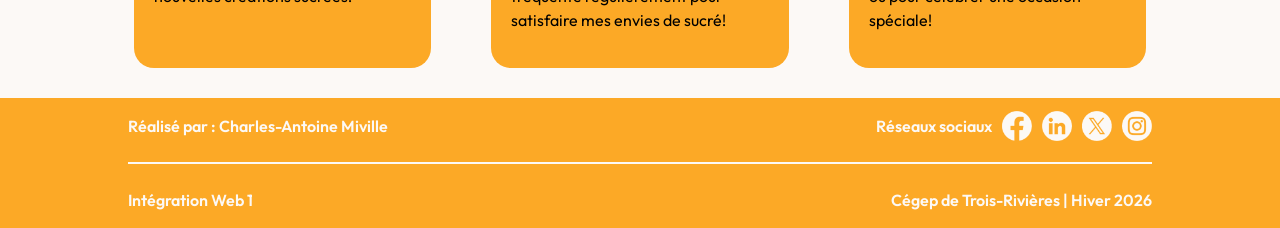
==== commit d21bca56: "Travail page ma commande" ====
--- a/index.html
+++ b/index.html
@@ -36,7 +36,7 @@
     </header>
 
     <main>
-      <section class="accueil-main container" id="accueil-main">
+      <section class="accueil-main">
         <div class="accueil-main-1">
           <h1>Restaurant Chez Gato</h1>
           <p>
@@ -61,10 +61,10 @@
           <img src="media/CheesecakeBanane.jpg" alt="Cheesecake aux bananes" />
         </div>
       </section>
-      <section id="accueil-temoignages">
+      <section id="accueil-temoignages container">
         <h2>Témoignages</h2>
         <h3>Clients satisfaits</h3>
-        <div class="accueil-temoignages container">
+        <div class="accueil-temoignages">
           <div>
             <div class="clientSatisfaitFlex">
               <img src="media/ClientSatisfait1.jpg" alt="Sophie Durocher" />
--- a/css/style.css
+++ b/css/style.css
@@ -4,10 +4,6 @@
 
 /* Typographies / Couleurs (exemples : titres, paragraphes, liens, etc.)
 ========================================================================== */
-
-body {
-  background-color: aliceblue;
-}
 
 @font-face {
   font-family: "Agbalumo";
@@ -28,6 +24,9 @@
 
 body {
   background-color: #fcf9f6;
+  min-height: 100vh;
+  display: flex;
+  flex-direction: column;
 }
 
 h1 {
@@ -80,6 +79,7 @@
   margin: 0 auto;
   padding-left: 5%;
   padding-right: 5%;
+  flex-grow: 1;
 }
 
 footer {
@@ -87,6 +87,14 @@
 }
 
 footer .container {
+  max-width: 1200px;
+  margin: 0 auto;
+  padding-left: 5%;
+  padding-right: 5%;
+}
+
+.container {
+  width: 90%;
   max-width: 1200px;
   margin: 0 auto;
   padding-left: 5%;
@@ -295,6 +303,106 @@
   align-items: center;
 }
 
+/* Réservation
+========================================================================== */
+
+.reservationFormFlex1 {
+  display: grid;
+  justify-content: flex-start;
+  grid-template-columns: repeat(2, 1fr);
+  margin-bottom: 30px;
+  gap: 50px;
+}
+
+.reservationFormFlex2 {
+  display: grid;
+  justify-content: flex-start;
+  grid-template-columns: repeat(1, 1fr);
+  gap: 15px;
+  max-width: 300px;
+}
+
+.reservationFormFlex3 {
+  display: flex;
+  justify-content: flex-start;
+  align-items: center;
+  gap: 7px;
+}
+
+form {
+  font-family: "Outfit", sans-serif;
+  font-size: 1rem;
+  font-weight: 400;
+}
+
+form label {
+  margin: 0px 10px 0px 0px;
+}
+
+input[type="radio"] {
+  margin: 5px 6px 5px 0px;
+}
+
+form select {
+  border: 2px solid #fca926;
+  border-radius: 2px;
+}
+
+form fieldset {
+  border: 2px solid #fca926;
+  border-radius: 2px;
+}
+
+form fieldset {
+  border: 2px solid #fca926;
+  border-radius: 2px;
+}
+
+/* Restaurant
+========================================================================== */
+
+.restaurantContact {
+  display: flex;
+  justify-content: space-around;
+  align-items: center;
+}
+
+.restaurantContact h2 {
+  padding-bottom: 0px;
+  margin-bottom: 0px;
+}
+
+.restaurantContact p {
+  font-family: "Outfit", sans-serif;
+  font-size: 1.15rem;
+  font-weight: 400;
+}
+
+.restaurantContact iframe {
+  margin: 30px 0px 70px 20px;
+}
+
+/* Ma commande
+========================================================================== */
+
+.maCommandeGrid {
+  display: grid;
+  justify-content: flex-start;
+  grid-template-columns: repeat(2, 1fr);
+  margin-bottom: 30px;
+  gap: 50px;
+}
+
+.maCommandeSection1 {
+  max-width: 60%;
+  width: 60%;
+}
+
+.maCommandeSection2 {
+  max-width: 40%;
+  width: 40%;
+}
+
 /* Media Queries (pour la réactivité)
 ========================================================================== */
 /*Du plus haut/large au plus petit (Desktop first)*/
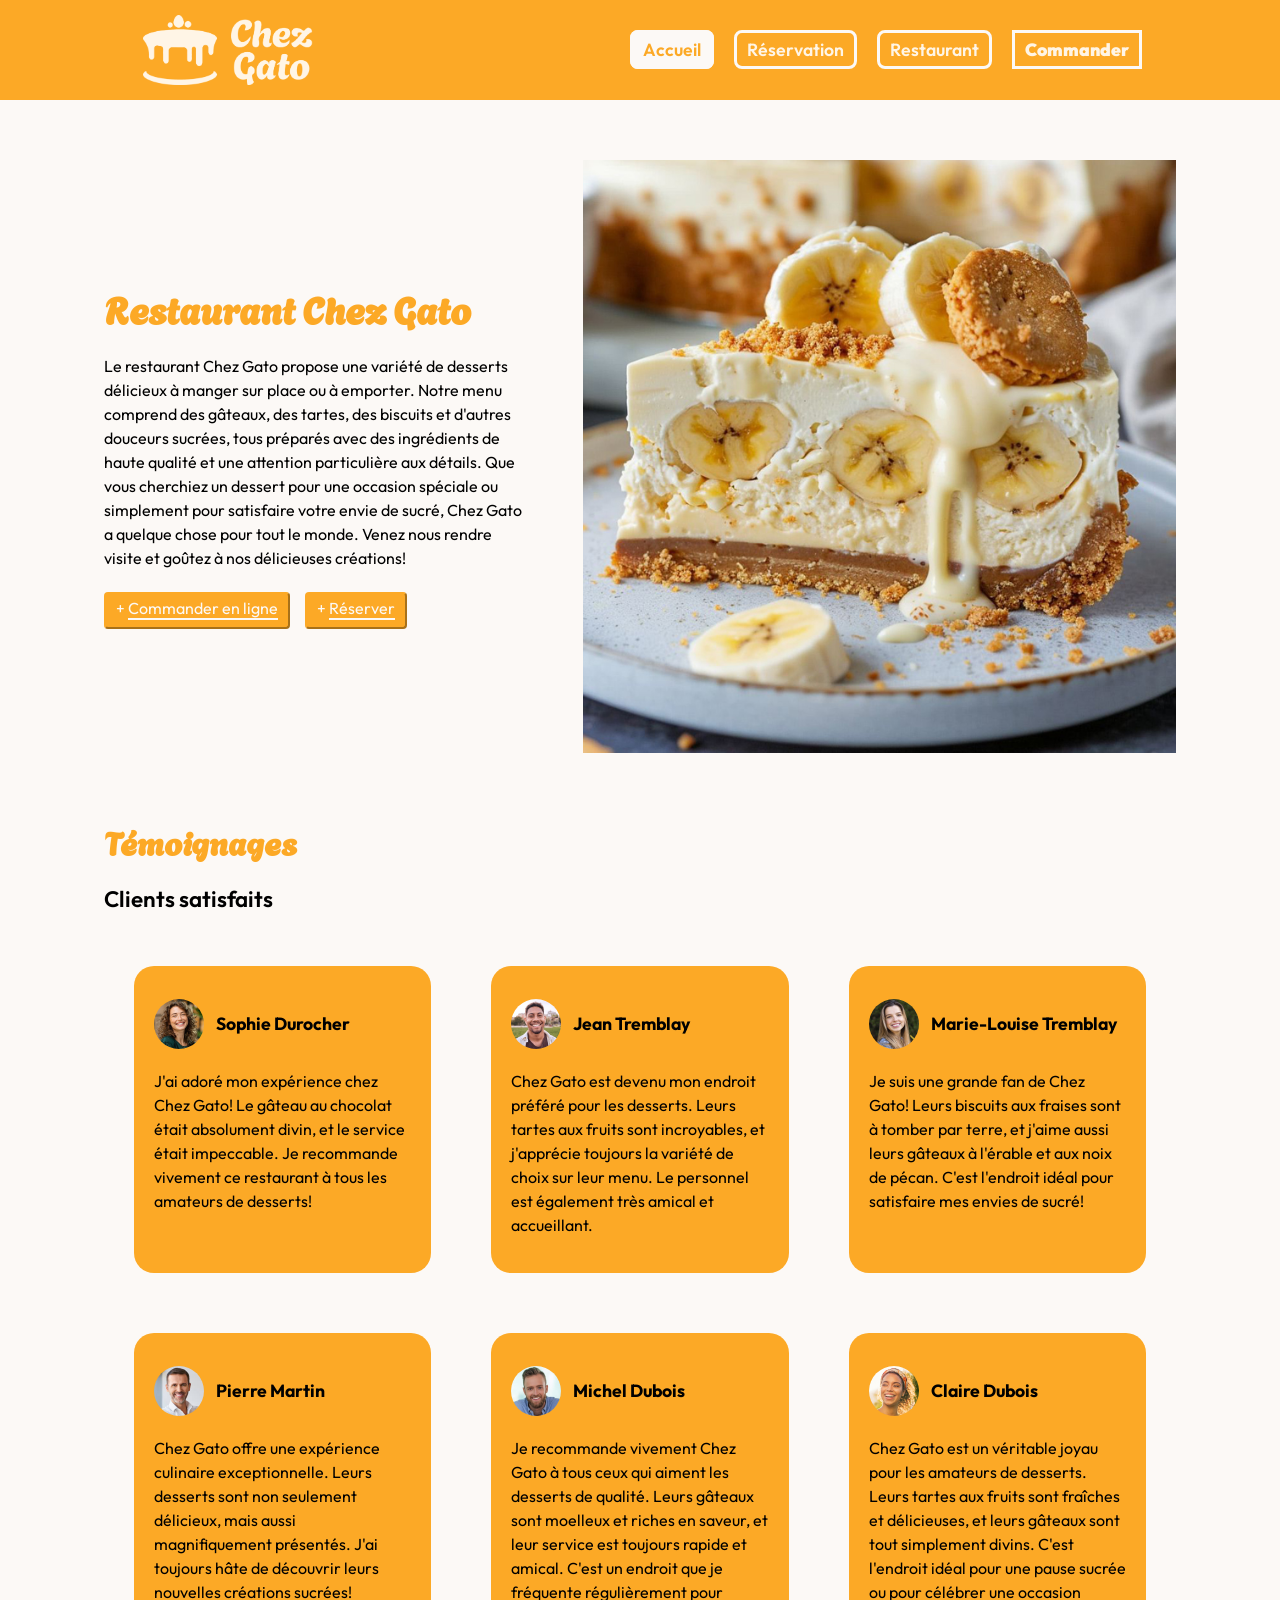
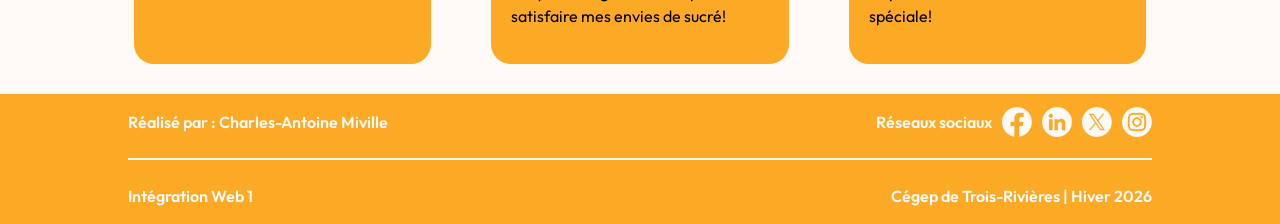
==== commit 3878849b: "Responsive (toutes les pages + header + footer)" ====
--- a/index.html
+++ b/index.html
@@ -18,7 +18,11 @@
         <a href="index.html"
           ><img
             src="media/LogoChezGato_Horizontal.png"
-            class="headerLogo"
+            class="headerLogo headerLogoHorizontal"
+            alt="Chez Gato"
+          /><img
+            src="media/LogoChezGato_Small.png"
+            class="headerLogo headerLogoSmall"
             alt="Chez Gato"
           />
         </a>
@@ -29,8 +33,13 @@
             </li>
             <li><a href="reservation.html">Réservation</a></li>
             <li><a href="restaurant.html">Restaurant</a></li>
-            <li><a href="ma-commande.html">Ma commande</a></li>
+            <li><a href="ma-commande.html" class="commander">Commander</a></li>
           </ul>
+          <img
+            src="media/mobileMenuBurger.png"
+            class="mobileMenuBurger"
+            alt="Menu Burger"
+          />
         </nav>
       </div>
     </header>
--- a/css/style.css
+++ b/css/style.css
@@ -153,6 +153,11 @@
     0.4s;
   color: #fca926;
   background-color: #fcf9f6;
+}
+
+.commander {
+  font-weight: 900;
+  border-radius: 0px;
 }
 
 .navActive {
@@ -403,7 +408,225 @@
   width: 40%;
 }
 
+table {
+  width: 100%;
+}
+
+thead {
+  padding: 10px;
+  width: 100%;
+}
+
+tr {
+  text-align: left;
+  font-family: "Outfit", sans-serif;
+  font-size: 1rem;
+  font-weight: 400;
+  width: 100%;
+}
+
+tr:nth-child(even) {
+  background-color: #ffdca4;
+}
+
+tr:nth-child(odd) {
+  background-color: #fcf9f6;
+}
+
+th {
+  background-color: #ffdca4;
+  font-family: "Outfit", sans-serif;
+  font-size: 1.12rem;
+  font-weight: 400;
+  width: 100%;
+  padding: 10px;
+  margin: 10px;
+}
+
+td {
+  padding: 10px 20px 10px 10px;
+  width: 100%;
+}
+
+.maCommande1 {
+  background-color: #ffdca4;
+  align-self: center;
+  padding: 20px 40px 40px 40px;
+}
+
+.maCommande1 button {
+  background-color: #fca926;
+  border-color: #fca926;
+  color: #fcf9f6;
+  font-family: "Outfit", sans-serif;
+  padding: 5px 10px 10px 10px;
+  border-radius: 4px;
+  margin: 6px 15px 6px 0px;
+}
+
+.maCommande1 button:hover {
+  cursor: pointer;
+}
+
 /* Media Queries (pour la réactivité)
 ========================================================================== */
 /*Du plus haut/large au plus petit (Desktop first)*/
 /*Ceux plus haut s'appliquent encore si pas écrasé par ceux plus bas, donc pas besoin de tout remettre*/
+
+.headerLogoHorizontal {
+  display: block;
+}
+
+.headerLogoSmall {
+  display: none;
+}
+
+.mobileMenuBurger {
+  display: none;
+}
+
+@media screen and (max-width: 960px) {
+  .headerLogoHorizontal {
+    display: none;
+  }
+  .headerLogoSmall {
+    display: block;
+  }
+  .headerLogo {
+    max-width: 75px;
+    width: 75px;
+    padding: 15px 0px 15px 0px;
+  }
+
+  nav a {
+    display: none;
+  }
+
+  nav a:hover {
+    display: none;
+  }
+
+  .navActive {
+    display: none;
+  }
+
+  .navActive:hover {
+    display: none;
+  }
+
+  .mobileMenuBurger {
+    display: block;
+    width: 50px;
+    max-width: 50;
+    padding: 0px 0px 20px 0px;
+  }
+
+  .accueil-main {
+    flex-direction: column;
+    flex-wrap: wrap;
+    align-items: center;
+  }
+
+  .accueil-main-1 {
+    width: 100%;
+    max-width: 100%;
+  }
+
+  .accueil-main-2 {
+    width: 100%;
+    max-width: 100%;
+  }
+
+  .accueil-main-2 > img {
+    padding-left: 0;
+    padding-top: 20px;
+    padding-bottom: 20px;
+  }
+
+  .accueil-temoignages {
+    grid-template-columns: repeat(2, 1fr);
+  }
+
+  .restaurantContact {
+    flex-direction: column;
+    align-items: flex-start;
+  }
+
+  .restaurantContact iframe {
+    width: 100%;
+    margin: 20px 0px 20px 0px;
+  }
+
+  .restaurantFullWidth {
+    width: 100%;
+  }
+
+  .restaurantGrid {
+    grid-template-columns: repeat(2, 1fr);
+  }
+
+  .span-2x2 {
+    grid-column: span 1;
+    grid-row: span 1;
+  }
+}
+
+@media screen and (max-width: 570px) {
+  .headerLogoHorizontal {
+    display: none;
+  }
+
+  .headerLogoSmall {
+    display: block;
+  }
+
+  .headerLogo {
+    max-width: 50px;
+    width: 50px;
+    padding: 15px 0px 15px 0px;
+  }
+
+  .flexHead {
+    display: flex;
+    justify-content: space-between;
+    margin-bottom: 10px;
+  }
+
+  .reservationFormFlex1 {
+    grid-template-columns: repeat(1, 1fr);
+    gap: 0;
+  }
+
+  .reservationFormFlex2 {
+    max-width: 100%;
+  }
+
+  .reservationFormMobile {
+    padding: 20px 0px 0px 0px;
+  }
+
+  .maCommandeGrid {
+    grid-template-columns: repeat(1, 1fr);
+  }
+
+  .maCommandeSection1 {
+    width: 100%;
+    max-width: 100%;
+  }
+
+  .maCommandeSection2 {
+    width: 100%;
+    max-width: 100%;
+  }
+
+  .flexFooter p {
+    font-family: "Outfit", sans-serif;
+    font-size: 0.8rem;
+    line-height: 1rem;
+    font-weight: 500;
+  }
+
+  .restaurantGrid {
+    grid-template-columns: repeat(1, 1fr);
+  }
+}
